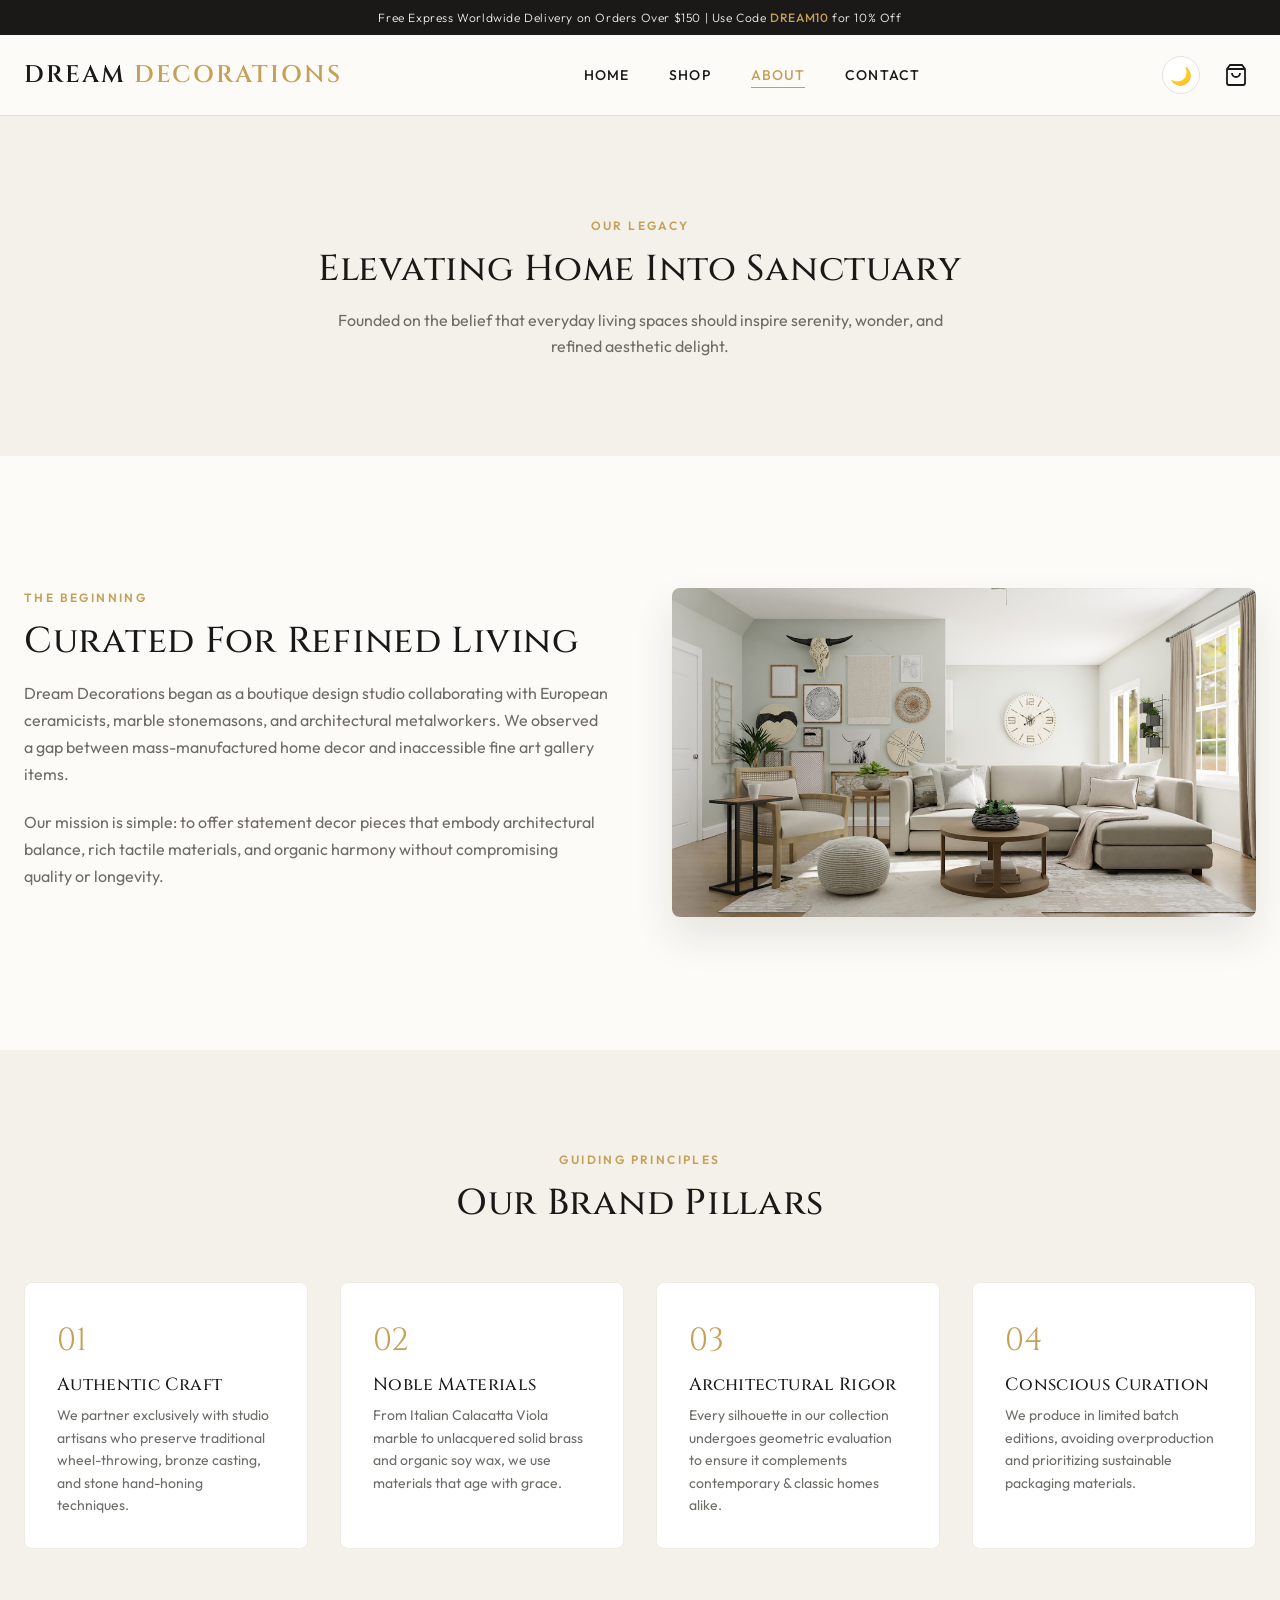
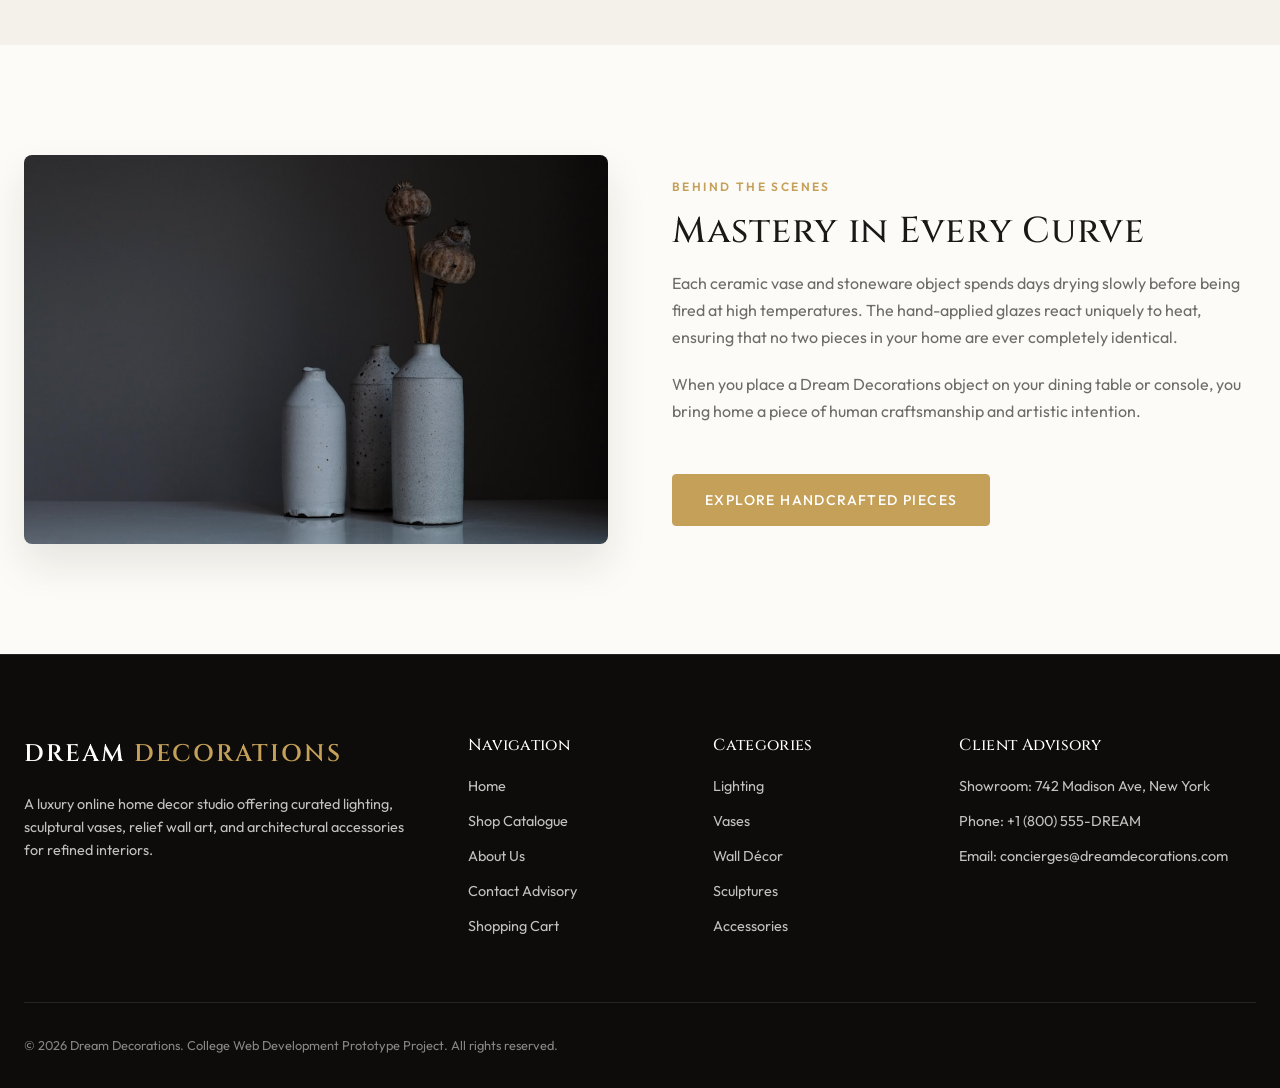
==== about.html @ 6056f44d "Add Dream Decorations website" ====
<!DOCTYPE html>
<html lang="en">
<head>
    <meta charset="UTF-8">
    <meta name="viewport" content="width=device-width, initial-scale=1.0">
    <title>About Us | Dream Decorations</title>
    <meta name="description" content="Learn about Dream Decorations' heritage, design philosophy, craftsmanship values, and passion for architectural interior design.">
    <link rel="stylesheet" href="css/style.css">
</head>
<body>

    <!-- Announcement Bar -->
    <div class="top-bar">
        Free Express Worldwide Delivery on Orders Over $150 | Use Code <strong>DREAM10</strong> for 10% Off
    </div>

    <!-- Header Navigation -->
    <header class="site-header">
        <div class="container">
            <nav class="navbar">
                <a href="index.html" class="brand-logo">
                    DREAM <span>DECORATIONS</span>
                </a>

                <ul class="nav-links">
                    <li><a href="index.html" class="nav-link">Home</a></li>
                    <li><a href="shop.html" class="nav-link">Shop</a></li>
                    <li><a href="about.html" class="nav-link active">About</a></li>
                    <li><a href="contact.html" class="nav-link">Contact</a></li>
                </ul>

                <div class="header-actions">
                    <button class="theme-toggle-btn" aria-label="Toggle Dark Mode" title="Toggle Dark Mode">🌙</button>
                    <a href="cart.html" class="cart-icon-btn" aria-label="Shopping Cart">
                        <svg viewBox="0 0 24 24">
                            <path d="M6 2L3 6v14a2 2 0 002 2h14a2 2 0 002-2V6l-3-4H6zM3 6h18M16 10a4 4 0 01-8 0"/>
                        </svg>
                        <span class="cart-badge">0</span>
                    </a>

                    <div class="mobile-nav-toggle" id="mobile-drawer-toggle" aria-label="Toggle Navigation Menu">
                        <span></span>
                        <span></span>
                        <span></span>
                    </div>
                </div>
            </nav>
        </div>
    </header>

    <!-- Mobile Drawer & Backdrop -->
    <div class="drawer-backdrop" id="drawer-backdrop"></div>
    <div class="mobile-nav-drawer" id="mobile-drawer">
        <div class="drawer-header">
            <a href="index.html" class="brand-logo" style="font-size: 1.2rem;">DREAM <span>DECOR</span></a>
            <button class="theme-toggle-btn" aria-label="Toggle Dark Mode" title="Toggle Dark Mode">🌙</button>
            <button class="drawer-close" id="mobile-drawer-close" aria-label="Close menu">✕</button>
        </div>
        <nav class="mobile-nav-links">
            <a href="index.html" class="mobile-nav-link">Home</a>
            <a href="shop.html" class="mobile-nav-link">Shop Collection</a>
            <a href="about.html" class="mobile-nav-link active">Our Story</a>
            <a href="contact.html" class="mobile-nav-link">Contact Us</a>
            <a href="cart.html" class="mobile-nav-link">Shopping Cart</a>
        </nav>
    </div>

    <!-- About Hero Section -->
    <section class="about-hero">
        <div class="container">
            <span class="section-tag">Our Legacy</span>
            <h1 class="section-title">Elevating Home Into Sanctuary</h1>
            <p class="section-desc">Founded on the belief that everyday living spaces should inspire serenity, wonder, and refined aesthetic delight.</p>
        </div>
    </section>

    <main>
        <!-- Story & Philosophy Section -->
        <section class="section">
            <div class="container">
                <div class="editorial-grid">
                    <div class="editorial-content">
                        <span class="section-tag">The Beginning</span>
                        <h2 class="section-title">Curated For Refined Living</h2>
                        <p class="details-description" style="margin-bottom: 1.25rem;">
                            Dream Decorations began as a boutique design studio collaborating with European ceramicists, marble stonemasons, and architectural metalworkers. We observed a gap between mass-manufactured home decor and inaccessible fine art gallery items.
                        </p>
                        <p class="details-description">
                            Our mission is simple: to offer statement decor pieces that embody architectural balance, rich tactile materials, and organic harmony without compromising quality or longevity.
                        </p>
                    </div>
                    <div class="editorial-image-wrap">
                        <img src="assets/images/about-story.jpg" alt="Interior design moodboard and materials" loading="lazy">
                    </div>
                </div>
            </div>
        </section>

        <!-- Values Grid -->
        <section class="section" style="background-color: var(--color-bg-secondary);">
            <div class="container">
                <div class="section-header">
                    <span class="section-tag">Guiding Principles</span>
                    <h2 class="section-title">Our Brand Pillars</h2>
                </div>

                <div class="values-grid">
                    <div class="value-card">
                        <div class="value-number">01</div>
                        <h3 class="benefit-title">Authentic Craft</h3>
                        <p class="benefit-text">We partner exclusively with studio artisans who preserve traditional wheel-throwing, bronze casting, and stone hand-honing techniques.</p>
                    </div>

                    <div class="value-card">
                        <div class="value-number">02</div>
                        <h3 class="benefit-title">Noble Materials</h3>
                        <p class="benefit-text">From Italian Calacatta Viola marble to unlacquered solid brass and organic soy wax, we use materials that age with grace.</p>
                    </div>

                    <div class="value-card">
                        <div class="value-number">03</div>
                        <h3 class="benefit-title">Architectural Rigor</h3>
                        <p class="benefit-text">Every silhouette in our collection undergoes geometric evaluation to ensure it complements contemporary & classic homes alike.</p>
                    </div>

                    <div class="value-card">
                        <div class="value-number">04</div>
                        <h3 class="benefit-title">Conscious Curation</h3>
                        <p class="benefit-text">We produce in limited batch editions, avoiding overproduction and prioritizing sustainable packaging materials.</p>
                    </div>
                </div>
            </div>
        </section>

        <!-- Behind the Scenes Craft Section -->
        <section class="section">
            <div class="container">
                <div class="editorial-grid" style="grid-template-columns: 1fr 1fr;">
                    <div class="editorial-image-wrap">
                        <img src="assets/images/about-craft.jpg" alt="Master craftsman shaping a ceramic vase on a potter wheel" loading="lazy">
                    </div>
                    <div class="editorial-content">
                        <span class="section-tag">Behind The Scenes</span>
                        <h2 class="section-title">Mastery in Every Curve</h2>
                        <p class="details-description" style="margin-bottom: 1.25rem;">
                            Each ceramic vase and stoneware object spends days drying slowly before being fired at high temperatures. The hand-applied glazes react uniquely to heat, ensuring that no two pieces in your home are ever completely identical.
                        </p>
                        <p class="details-description">
                            When you place a Dream Decorations object on your dining table or console, you bring home a piece of human craftsmanship and artistic intention.
                        </p>
                        <a href="shop.html" class="btn btn-gold" style="margin-top: 1rem;">Explore Handcrafted Pieces</a>
                    </div>
                </div>
            </div>
        </section>
    </main>

    <!-- Footer -->
    <footer class="site-footer">
        <div class="container">
            <div class="footer-grid">
                <div class="footer-brand">
                    <a href="index.html" class="brand-logo">DREAM <span>DECORATIONS</span></a>
                    <p>A luxury online home decor studio offering curated lighting, sculptural vases, relief wall art, and architectural accessories for refined interiors.</p>
                </div>

                <div>
                    <h4 class="footer-title">Navigation</h4>
                    <ul class="footer-links">
                        <li><a href="index.html">Home</a></li>
                        <li><a href="shop.html">Shop Catalogue</a></li>
                        <li><a href="about.html">About Us</a></li>
                        <li><a href="contact.html">Contact Advisory</a></li>
                        <li><a href="cart.html">Shopping Cart</a></li>
                    </ul>
                </div>

                <div>
                    <h4 class="footer-title">Categories</h4>
                    <ul class="footer-links">
                        <li><a href="shop.html?category=Lighting">Lighting</a></li>
                        <li><a href="shop.html?category=Vases">Vases</a></li>
                        <li><a href="shop.html?category=Wall%20D%C3%A9cor">Wall Décor</a></li>
                        <li><a href="shop.html?category=Sculptures">Sculptures</a></li>
                        <li><a href="shop.html?category=Accessories">Accessories</a></li>
                    </ul>
                </div>

                <div>
                    <h4 class="footer-title">Client Advisory</h4>
                    <ul class="footer-links">
                        <li><span>Showroom: 742 Madison Ave, New York</span></li>
                        <li><span>Phone: +1 (800) 555-DREAM</span></li>
                        <li><span>Email: concierges@dreamdecorations.com</span></li>
                    </ul>
                </div>
            </div>

            <div class="footer-bottom">
                <p>&copy; 2026 Dream Decorations. College Web Development Prototype Project. All rights reserved.</p>
            </div>
        </div>
    </footer>

    <!-- Scripts -->
    <script src="js/products.js"></script>
    <script src="js/cart.js"></script>
    <script src="js/main.js"></script>
</body>
</html>
---- css/style.css ----
/* ==========================================================================
   DREAM DECORATIONS - Luxury Home Décor Design System
   ========================================================================== */

/* Google Fonts Import */
@import url('https://fonts.googleapis.com/css2?family=Cinzel:wght@400;500;600;700&family=Outfit:wght@300;400;500;600;700&display=swap');

:root {
    /* Light Mode Color Palette (Default) */
    --color-bg-primary: #FDFBF7;
    --color-bg-secondary: #F4F1EA;
    --color-bg-card: #FFFFFF;
    --color-text-primary: #1A1918;
    --color-text-muted: #6E6C68;
    --color-text-light: #9E9C98;
    --color-accent-gold: #C5A059;
    --color-accent-gold-hover: #A37F38;
    --color-accent-dark: #2C2A29;
    --color-border: #E5E2DC;
    --color-border-light: #F0EDE6;
    --color-success: #3B7A57;
    --color-error: #B23B3B;

    /* Typography */
    --font-heading: 'Cinzel', serif;
    --font-body: 'Outfit', -apple-system, BlinkMacSystemFont, sans-serif;

    /* Shadows & Effects */
    --shadow-sm: 0 4px 12px rgba(26, 25, 24, 0.03);
    --shadow-md: 0 10px 30px rgba(26, 25, 24, 0.06);
    --shadow-lg: 0 20px 40px rgba(26, 25, 24, 0.1);
    --transition-smooth: all 0.3s cubic-bezier(0.16, 1, 0.3, 1);
    --radius-sm: 4px;
    --radius-md: 8px;
    --radius-lg: 16px;
    --radius-pill: 9999px;
}

/* Dark Mode Theme Variables Overrides */
[data-theme="dark"] {
    --color-bg-primary: #121110;
    --color-bg-secondary: #1A1917;
    --color-bg-card: #22201E;
    --color-text-primary: #F7F4EE;
    --color-text-muted: #B0ACAB;
    --color-text-light: #7E7B77;
    --color-border: #363330;
    --color-border-light: #2A2825;
    --color-accent-dark: #121110;
    --shadow-sm: 0 4px 12px rgba(0, 0, 0, 0.25);
    --shadow-md: 0 10px 30px rgba(0, 0, 0, 0.45);
    --shadow-lg: 0 20px 40px rgba(0, 0, 0, 0.65);
}

/* Dark Mode Tweaks */
[data-theme="dark"] .site-header {
    background-color: rgba(18, 17, 16, 0.95);
}

[data-theme="dark"] .top-bar {
    background-color: #090908;
    border-bottom: 1px solid #22201E;
}

[data-theme="dark"] .pill-btn:not(.active) {
    background-color: #22201E;
    color: #F7F4EE;
    border-color: #363330;
}

[data-theme="dark"] .form-control,
[data-theme="dark"] .search-input,
[data-theme="dark"] .sort-select {
    background-color: #1A1917;
    color: #F7F4EE;
    border-color: #363330;
}

[data-theme="dark"] .form-control:focus,
[data-theme="dark"] .search-input:focus,
[data-theme="dark"] .sort-select:focus {
    background-color: #22201E;
}

/* ==========================================================================
   Global Resets & Base Styles
   ========================================================================== */

*, *::before, *::after {
    box-sizing: border-box;
    margin: 0;
    padding: 0;
}

html {
    scroll-behavior: smooth;
    font-size: 16px;
}

body {
    background-color: var(--color-bg-primary);
    color: var(--color-text-primary);
    font-family: var(--font-body);
    font-weight: 400;
    line-height: 1.6;
    -webkit-font-smoothing: antialiased;
    overflow-x: hidden;
    transition: background-color 0.4s ease, color 0.4s ease;
}

a {
    color: inherit;
    text-decoration: none;
    transition: var(--transition-smooth);
}

img {
    max-width: 100%;
    height: auto;
    display: block;
}

button, input, select, textarea {
    font-family: inherit;
    font-size: inherit;
    color: inherit;
}

button {
    cursor: pointer;
    border: none;
    background: none;
}

ul {
    list-style: none;
}

/* Typography Helpers */
h1, h2, h3, h4, h5, h6 {
    font-family: var(--font-heading);
    font-weight: 500;
    line-height: 1.25;
    letter-spacing: 0.02em;
    color: var(--color-text-primary);
}

.text-gold {
    color: var(--color-accent-gold);
}

.text-muted {
    color: var(--color-text-muted);
}

.section-tag {
    display: inline-block;
    font-family: var(--font-body);
    font-size: 0.75rem;
    font-weight: 600;
    text-transform: uppercase;
    letter-spacing: 0.2em;
    color: var(--color-accent-gold);
    margin-bottom: 0.75rem;
}

.section-title {
    font-size: 2.25rem;
    margin-bottom: 1rem;
}

@media (max-width: 768px) {
    .section-title {
        font-size: 1.75rem;
    }
}

.section-desc {
    max-width: 640px;
    margin-left: auto;
    margin-right: auto;
    color: var(--color-text-muted);
    font-size: 1rem;
}

.container {
    width: 100%;
    max-width: 1280px;
    margin: 0 auto;
    padding: 0 1.5rem;
}

/* Buttons */
.btn {
    display: inline-flex;
    align-items: center;
    justify-content: center;
    gap: 0.5rem;
    padding: 0.875rem 2rem;
    font-size: 0.875rem;
    font-weight: 500;
    letter-spacing: 0.1em;
    text-transform: uppercase;
    border-radius: var(--radius-sm);
    transition: var(--transition-smooth);
    white-space: nowrap;
}

.btn-primary {
    background-color: var(--color-text-primary);
    color: var(--color-bg-primary);
    border: 1px solid var(--color-text-primary);
}

.btn-primary:hover {
    background-color: var(--color-accent-gold);
    border-color: var(--color-accent-gold);
    color: #FFFFFF;
}

.btn-secondary {
    background-color: transparent;
    color: var(--color-text-primary);
    border: 1px solid var(--color-text-primary);
}

.btn-secondary:hover {
    background-color: var(--color-text-primary);
    color: var(--color-bg-primary);
}

.btn-gold {
    background-color: var(--color-accent-gold);
    color: #FFFFFF;
    border: 1px solid var(--color-accent-gold);
}

.btn-gold:hover {
    background-color: var(--color-accent-gold-hover);
    border-color: var(--color-accent-gold-hover);
}

.btn-sm {
    padding: 0.5rem 1.25rem;
    font-size: 0.75rem;
}

.btn-block {
    width: 100%;
}

/* Theme Toggle Button */
.theme-toggle-btn {
    display: inline-flex;
    align-items: center;
    justify-content: center;
    width: 38px;
    height: 38px;
    border-radius: 50%;
    border: 1px solid var(--color-border);
    background-color: var(--color-bg-card);
    color: var(--color-text-primary);
    cursor: pointer;
    font-size: 1.1rem;
    transition: var(--transition-smooth);
}

.theme-toggle-btn:hover {
    border-color: var(--color-accent-gold);
    color: var(--color-accent-gold);
    transform: rotate(15deg);
}

/* ==========================================================================
   Header & Navigation
   ========================================================================== */

.top-bar {
    background-color: var(--color-text-primary);
    color: var(--color-bg-secondary);
    font-size: 0.75rem;
    letter-spacing: 0.05em;
    padding: 0.5rem 1rem;
    text-align: center;
    font-weight: 300;
}

.top-bar strong {
    color: var(--color-accent-gold);
    font-weight: 500;
}

.site-header {
    position: sticky;
    top: 0;
    z-index: 100;
    background-color: rgba(253, 251, 247, 0.95);
    backdrop-filter: blur(12px);
    border-bottom: 1px solid var(--color-border);
    transition: var(--transition-smooth);
}

.navbar {
    display: flex;
    align-items: center;
    justify-content: space-between;
    height: 80px;
}

.brand-logo {
    font-family: var(--font-heading);
    font-size: 1.5rem;
    font-weight: 600;
    letter-spacing: 0.08em;
    color: var(--color-text-primary);
    display: flex;
    align-items: center;
    gap: 0.5rem;
}

.brand-logo span {
    color: var(--color-accent-gold);
}

.nav-links {
    display: flex;
    align-items: center;
    gap: 2.5rem;
}

.nav-link {
    font-size: 0.875rem;
    font-weight: 500;
    letter-spacing: 0.08em;
    text-transform: uppercase;
    color: var(--color-text-primary);
    position: relative;
    padding: 0.25rem 0;
}

.nav-link::after {
    content: '';
    position: absolute;
    bottom: 0;
    left: 0;
    width: 0%;
    height: 1px;
    background-color: var(--color-accent-gold);
    transition: var(--transition-smooth);
}

.nav-link:hover::after,
.nav-link.active::after {
    width: 100%;
}

.nav-link.active {
    color: var(--color-accent-gold);
}

.header-actions {
    display: flex;
    align-items: center;
    gap: 1rem;
}

.cart-icon-btn {
    position: relative;
    padding: 0.5rem;
    display: flex;
    align-items: center;
    justify-content: center;
    color: var(--color-text-primary);
    transition: var(--transition-smooth);
}

.cart-icon-btn:hover {
    color: var(--color-accent-gold);
}

.cart-icon-btn svg {
    width: 24px;
    height: 24px;
    fill: none;
    stroke: currentColor;
    stroke-width: 1.8;
}

.cart-badge {
    position: absolute;
    top: 2px;
    right: 0px;
    background-color: var(--color-accent-gold);
    color: #FFFFFF;
    font-size: 0.65rem;
    font-weight: 700;
    width: 18px;
    height: 18px;
    border-radius: 50%;
    display: flex;
    align-items: center;
    justify-content: center;
    transition: var(--transition-smooth);
}

.cart-badge:not(.has-items) {
    display: none;
}

.mobile-nav-toggle {
    display: none;
    flex-direction: column;
    gap: 5px;
    width: 28px;
    cursor: pointer;
}

.mobile-nav-toggle span {
    display: block;
    height: 2px;
    width: 100%;
    background-color: var(--color-text-primary);
    transition: var(--transition-smooth);
}

/* Mobile Drawer */
.mobile-nav-drawer {
    position: fixed;
    top: 0;
    right: -100%;
    width: 300px;
    height: 100vh;
    background-color: var(--color-bg-primary);
    z-index: 200;
    padding: 2.5rem 2rem;
    box-shadow: var(--shadow-lg);
    transition: var(--transition-smooth);
    display: flex;
    flex-direction: column;
}

.mobile-nav-drawer.open {
    right: 0;
}

.drawer-header {
    display: flex;
    align-items: center;
    justify-content: space-between;
    margin-bottom: 2.5rem;
}

.drawer-close {
    font-size: 1.5rem;
    color: var(--color-text-primary);
}

.mobile-nav-links {
    display: flex;
    flex-direction: column;
    gap: 1.5rem;
}

.mobile-nav-link {
    font-family: var(--font-heading);
    font-size: 1.25rem;
    color: var(--color-text-primary);
}

.mobile-nav-link.active {
    color: var(--color-accent-gold);
}

.drawer-backdrop {
    position: fixed;
    top: 0;
    left: 0;
    width: 100vw;
    height: 100vh;
    background-color: rgba(0, 0, 0, 0.4);
    backdrop-filter: blur(4px);
    z-index: 150;
    opacity: 0;
    visibility: hidden;
    transition: var(--transition-smooth);
}

.drawer-backdrop.active {
    opacity: 1;
    visibility: visible;
}

@media (max-width: 992px) {
    .nav-links {
        display: none;
    }
    .mobile-nav-toggle {
        display: flex;
    }
}

/* ==========================================================================
   Hero Section
   ========================================================================== */

.hero {
    position: relative;
    min-height: 80vh;
    display: flex;
    align-items: center;
    background-color: var(--color-bg-secondary);
    overflow: hidden;
}

.hero-bg {
    position: absolute;
    top: 0;
    left: 0;
    width: 100%;
    height: 100%;
    object-fit: cover;
    object-position: center;
    filter: brightness(0.85);
}

.hero-overlay {
    position: absolute;
    top: 0;
    left: 0;
    width: 100%;
    height: 100%;
    background: linear-gradient(90deg, rgba(26,25,24,0.7) 0%, rgba(26,25,24,0.3) 60%, rgba(26,25,24,0.1) 100%);
}

.hero-content {
    position: relative;
    z-index: 2;
    max-width: 650px;
    color: #FFFFFF;
    padding: 4rem 0;
}

.hero-subtitle {
    color: var(--color-accent-gold);
    font-size: 0.875rem;
    font-weight: 600;
    text-transform: uppercase;
    letter-spacing: 0.25em;
    margin-bottom: 1rem;
}

.hero-title {
    color: #FFFFFF;
    font-size: 3.5rem;
    font-weight: 500;
    line-height: 1.15;
    margin-bottom: 1.5rem;
}

.hero-text {
    font-size: 1.125rem;
    color: rgba(255, 255, 255, 0.85);
    margin-bottom: 2.5rem;
    font-weight: 300;
}

.hero-actions {
    display: flex;
    gap: 1rem;
    flex-wrap: wrap;
}

.hero-actions .btn-secondary {
    color: #FFFFFF;
    border-color: #FFFFFF;
}

.hero-actions .btn-secondary:hover {
    background-color: #FFFFFF;
    color: var(--color-text-primary);
}

@media (max-width: 768px) {
    .hero {
        min-height: 70vh;
    }
    .hero-title {
        font-size: 2.25rem;
    }
    .hero-text {
        font-size: 1rem;
    }
}

/* ==========================================================================
   Featured Categories Section
   ========================================================================== */

.section {
    padding: 6rem 0;
}

.section-header {
    text-align: center;
    margin-bottom: 3.5rem;
}

.category-grid {
    display: grid;
    grid-template-columns: repeat(auto-fit, minmax(200px, 1fr));
    gap: 1.5rem;
}

.category-card {
    position: relative;
    aspect-ratio: 4/5;
    border-radius: var(--radius-md);
    overflow: hidden;
    display: block;
    box-shadow: var(--shadow-sm);
    transition: var(--transition-smooth);
}

.category-card:hover {
    transform: translateY(-6px);
    box-shadow: var(--shadow-lg);
}

.category-card img {
    width: 100%;
    height: 100%;
    object-fit: cover;
    transition: transform 0.6s cubic-bezier(0.16, 1, 0.3, 1);
}

.category-card:hover img {
    transform: scale(1.06);
}

.category-overlay {
    position: absolute;
    bottom: 0;
    left: 0;
    right: 0;
    padding: 2rem 1.5rem 1.5rem;
    background: linear-gradient(to top, rgba(26,25,24,0.85) 0%, rgba(26,25,24,0) 100%);
    color: #FFFFFF;
    display: flex;
    flex-direction: column;
    justify-content: flex-end;
}

.category-name {
    font-family: var(--font-heading);
    font-size: 1.25rem;
    color: #FFFFFF;
    margin-bottom: 0.25rem;
}

.category-count {
    font-size: 0.75rem;
    color: rgba(255, 255, 255, 0.75);
    text-transform: uppercase;
    letter-spacing: 0.1em;
}

/* ==========================================================================
   Product Cards & Grid
   ========================================================================== */

.product-grid {
    display: grid;
    grid-template-columns: repeat(4, 1fr);
    gap: 2rem;
}

@media (max-width: 1024px) {
    .product-grid {
        grid-template-columns: repeat(3, 1fr);
    }
}

@media (max-width: 768px) {
    .product-grid {
        grid-template-columns: repeat(2, 1fr);
        gap: 1.25rem;
    }
}

@media (max-width: 480px) {
    .product-grid {
        grid-template-columns: 1fr;
    }
}

.product-card {
    background-color: var(--color-bg-card);
    border-radius: var(--radius-md);
    border: 1px solid var(--color-border-light);
    overflow: hidden;
    display: flex;
    flex-direction: column;
    transition: var(--transition-smooth);
    position: relative;
}

.product-card:hover {
    box-shadow: var(--shadow-md);
    border-color: var(--color-border);
    transform: translateY(-4px);
}

.product-badge {
    position: absolute;
    top: 12px;
    left: 12px;
    z-index: 10;
    background-color: var(--color-accent-gold);
    color: #FFFFFF;
    font-size: 0.65rem;
    font-weight: 600;
    text-transform: uppercase;
    letter-spacing: 0.1em;
    padding: 0.35rem 0.75rem;
    border-radius: var(--radius-pill);
}

.product-badge.badge-sale {
    background-color: var(--color-text-primary);
}

.product-image-wrap {
    position: relative;
    aspect-ratio: 1;
    overflow: hidden;
    background-color: var(--color-bg-secondary);
}

.product-image-wrap img {
    width: 100%;
    height: 100%;
    object-fit: cover;
    transition: transform 0.5s cubic-bezier(0.16, 1, 0.3, 1);
}

.product-card:hover .product-image-wrap img {
    transform: scale(1.05);
}

.product-actions-overlay {
    position: absolute;
    bottom: 12px;
    left: 12px;
    right: 12px;
    display: flex;
    gap: 0.5rem;
    opacity: 0;
    transform: translateY(10px);
    transition: var(--transition-smooth);
}

.product-card:hover .product-actions-overlay {
    opacity: 1;
    transform: translateY(0);
}

.product-actions-overlay .btn {
    flex: 1;
    box-shadow: var(--shadow-md);
}

.product-info {
    padding: 1.25rem;
    display: flex;
    flex-direction: column;
    flex-grow: 1;
}

.product-category {
    font-size: 0.75rem;
    text-transform: uppercase;
    letter-spacing: 0.1em;
    color: var(--color-accent-gold);
    margin-bottom: 0.25rem;
    font-weight: 500;
}

.product-name {
    font-family: var(--font-heading);
    font-size: 1.1rem;
    color: var(--color-text-primary);
    margin-bottom: 0.5rem;
    line-height: 1.3;
    transition: var(--transition-smooth);
}

.product-name a:hover {
    color: var(--color-accent-gold);
}

.product-rating {
    display: flex;
    align-items: center;
    gap: 0.35rem;
    font-size: 0.8rem;
    color: var(--color-text-muted);
    margin-bottom: 0.75rem;
}

.stars {
    color: var(--color-accent-gold);
    letter-spacing: -2px;
}

.product-price-wrap {
    margin-top: auto;
    display: flex;
    align-items: center;
    justify-content: space-between;
    padding-top: 0.5rem;
}

.product-price {
    font-size: 1.125rem;
    font-weight: 600;
    color: var(--color-text-primary);
}

.original-price {
    font-size: 0.875rem;
    color: var(--color-text-light);
    text-decoration: line-through;
    margin-left: 0.5rem;
    font-weight: 400;
}

/* ==========================================================================
   Brand & Editorial Story Section
   ========================================================================== */

.editorial-section {
    background-color: var(--color-bg-secondary);
    overflow: hidden;
}

.editorial-grid {
    display: grid;
    grid-template-columns: 1fr 1fr;
    gap: 4rem;
    align-items: center;
}

@media (max-width: 992px) {
    .editorial-grid {
        grid-template-columns: 1fr;
        gap: 2.5rem;
    }
}

.editorial-image-wrap {
    position: relative;
    border-radius: var(--radius-md);
    overflow: hidden;
    box-shadow: var(--shadow-lg);
}

.editorial-image-wrap img {
    width: 100%;
    height: 100%;
    object-fit: cover;
}

.editorial-content {
    padding: 2rem 0;
}

.editorial-quote {
    font-family: var(--font-heading);
    font-size: 1.5rem;
    font-style: italic;
    color: var(--color-text-primary);
    border-left: 3px solid var(--color-accent-gold);
    padding-left: 1.5rem;
    margin: 1.5rem 0;
}

/* ==========================================================================
   Service Benefits Section
   ========================================================================== */

.benefits-grid {
    display: grid;
    grid-template-columns: repeat(4, 1fr);
    gap: 2rem;
}

@media (max-width: 992px) {
    .benefits-grid {
        grid-template-columns: repeat(2, 1fr);
    }
}

@media (max-width: 480px) {
    .benefits-grid {
        grid-template-columns: 1fr;
    }
}

.benefit-card {
    background-color: var(--color-bg-card);
    padding: 2.5rem 1.5rem;
    text-align: center;
    border-radius: var(--radius-md);
    border: 1px solid var(--color-border-light);
    transition: var(--transition-smooth);
}

.benefit-card:hover {
    box-shadow: var(--shadow-md);
    border-color: var(--color-accent-gold);
    transform: translateY(-4px);
}

.benefit-icon {
    width: 48px;
    height: 48px;
    margin: 0 auto 1.25rem;
    color: var(--color-accent-gold);
    display: flex;
    align-items: center;
    justify-content: center;
}

.benefit-title {
    font-size: 1.1rem;
    margin-bottom: 0.5rem;
}

.benefit-text {
    font-size: 0.875rem;
    color: var(--color-text-muted);
}

/* ==========================================================================
   Newsletter Section
   ========================================================================== */

.newsletter-section {
    background-color: var(--color-accent-dark);
    color: #FFFFFF;
    text-align: center;
    padding: 5rem 1.5rem;
}

.newsletter-box {
    max-width: 600px;
    margin: 0 auto;
}

.newsletter-section h2 {
    color: #FFFFFF;
    margin-bottom: 0.75rem;
}

.newsletter-section p {
    color: rgba(255, 255, 255, 0.75);
    margin-bottom: 2rem;
}

.newsletter-form {
    display: flex;
    gap: 0.5rem;
    max-width: 480px;
    margin: 0 auto;
}

@media (max-width: 480px) {
    .newsletter-form {
        flex-direction: column;
    }
}

.newsletter-input {
    flex: 1;
    padding: 0.875rem 1.25rem;
    border-radius: var(--radius-sm);
    border: 1px solid rgba(255, 255, 255, 0.2);
    background-color: rgba(255, 255, 255, 0.08);
    color: #FFFFFF;
    outline: none;
    transition: var(--transition-smooth);
}

.newsletter-input:focus {
    border-color: var(--color-accent-gold);
    background-color: rgba(255, 255, 255, 0.15);
}

.newsletter-input::placeholder {
    color: rgba(255, 255, 255, 0.5);
}

/* ==========================================================================
   Shop Page Styles
   ========================================================================== */

.page-header {
    background-color: var(--color-bg-secondary);
    padding: 4rem 0;
    text-align: center;
    border-bottom: 1px solid var(--color-border);
}

.shop-controls-bar {
    display: flex;
    align-items: center;
    justify-content: space-between;
    gap: 1.5rem;
    margin-bottom: 2.5rem;
    flex-wrap: wrap;
}

.category-pills {
    display: flex;
    align-items: center;
    gap: 0.5rem;
    flex-wrap: wrap;
}

.pill-btn {
    padding: 0.5rem 1.25rem;
    font-size: 0.85rem;
    font-weight: 500;
    border-radius: var(--radius-pill);
    border: 1px solid var(--color-border);
    background-color: var(--color-bg-card);
    color: var(--color-text-primary);
    transition: var(--transition-smooth);
}

.pill-btn:hover,
.pill-btn.active {
    background-color: var(--color-text-primary);
    color: var(--color-bg-primary);
    border-color: var(--color-text-primary);
}

.shop-filters-right {
    display: flex;
    align-items: center;
    gap: 1rem;
    flex-wrap: wrap;
}

.search-box {
    position: relative;
    width: 240px;
}

.search-input {
    width: 100%;
    padding: 0.5rem 1rem 0.5rem 2.25rem;
    border-radius: var(--radius-pill);
    border: 1px solid var(--color-border);
    font-size: 0.85rem;
    background-color: var(--color-bg-card);
    outline: none;
}

.search-icon {
    position: absolute;
    left: 10px;
    top: 50%;
    transform: translateY(-50%);
    color: var(--color-text-muted);
    font-size: 0.85rem;
}

.sort-select {
    padding: 0.5rem 1.5rem 0.5rem 1rem;
    border-radius: var(--radius-pill);
    border: 1px solid var(--color-border);
    font-size: 0.85rem;
    background-color: var(--color-bg-card);
    outline: none;
    cursor: pointer;
}

.empty-state {
    text-align: center;
    padding: 5rem 1.5rem;
    grid-column: 1 / -1;
}

.empty-state-icon {
    font-size: 3rem;
    color: var(--color-text-light);
    margin-bottom: 1rem;
}

/* ==========================================================================
   Product Details Page
   ========================================================================== */

.breadcrumb {
    display: flex;
    align-items: center;
    gap: 0.5rem;
    font-size: 0.85rem;
    color: var(--color-text-muted);
    margin-bottom: 2.5rem;
}

.breadcrumb a:hover {
    color: var(--color-accent-gold);
}

.product-details-grid {
    display: grid;
    grid-template-columns: 1fr 1fr;
    gap: 4rem;
    margin-bottom: 5rem;
}

@media (max-width: 992px) {
    .product-details-grid {
        grid-template-columns: 1fr;
        gap: 2.5rem;
    }
}

.product-gallery {
    display: flex;
    flex-direction: column;
    gap: 1rem;
}

.main-image-frame {
    aspect-ratio: 1;
    border-radius: var(--radius-md);
    overflow: hidden;
    background-color: var(--color-bg-secondary);
    box-shadow: var(--shadow-sm);
    border: 1px solid var(--color-border-light);
}

.main-image-frame img {
    width: 100%;
    height: 100%;
    object-fit: cover;
}

.product-details-info {
    display: flex;
    flex-direction: column;
}

.details-category {
    font-size: 0.85rem;
    text-transform: uppercase;
    letter-spacing: 0.15em;
    color: var(--color-accent-gold);
    font-weight: 600;
    margin-bottom: 0.5rem;
}

.details-title {
    font-size: 2.5rem;
    margin-bottom: 0.75rem;
}

.details-rating {
    display: flex;
    align-items: center;
    gap: 0.5rem;
    margin-bottom: 1.5rem;
    font-size: 0.9rem;
}

.details-price-row {
    display: flex;
    align-items: baseline;
    gap: 1rem;
    margin-bottom: 2rem;
    padding-bottom: 1.5rem;
    border-bottom: 1px solid var(--color-border);
}

.details-price {
    font-size: 2rem;
    font-weight: 600;
    color: var(--color-text-primary);
}

.details-description {
    font-size: 1rem;
    color: var(--color-text-muted);
    margin-bottom: 2rem;
    line-height: 1.7;
}

.specs-box {
    background-color: var(--color-bg-secondary);
    padding: 1.25rem 1.5rem;
    border-radius: var(--radius-md);
    margin-bottom: 2rem;
}

.specs-item {
    display: flex;
    justify-content: space-between;
    font-size: 0.875rem;
    padding: 0.35rem 0;
}

.specs-item:not(:last-child) {
    border-bottom: 1px dashed var(--color-border);
}

.specs-label {
    color: var(--color-text-muted);
}

.specs-value {
    font-weight: 500;
}

.quantity-add-row {
    display: flex;
    gap: 1rem;
    margin-bottom: 2rem;
}

.qty-control {
    display: inline-flex;
    align-items: center;
    border: 1px solid var(--color-border);
    border-radius: var(--radius-sm);
    background-color: var(--color-bg-card);
}

.qty-btn {
    width: 40px;
    height: 48px;
    display: flex;
    align-items: center;
    justify-content: center;
    font-size: 1.2rem;
    color: var(--color-text-primary);
    transition: var(--transition-smooth);
}

.qty-btn:hover {
    background-color: var(--color-bg-secondary);
}

.qty-input {
    width: 50px;
    height: 48px;
    text-align: center;
    border: none;
    background: transparent;
    font-weight: 600;
    outline: none;
}

/* Feature bullets */
.details-features {
    margin-bottom: 2rem;
}

.details-features li {
    font-size: 0.9rem;
    color: var(--color-text-muted);
    margin-bottom: 0.5rem;
    position: relative;
    padding-left: 1.25rem;
}

.details-features li::before {
    content: '✦';
    position: absolute;
    left: 0;
    color: var(--color-accent-gold);
    font-size: 0.75rem;
}

/* ==========================================================================
   Shopping Cart Page
   ========================================================================== */

.cart-layout {
    display: grid;
    grid-template-columns: 2fr 1fr;
    gap: 3rem;
}

@media (max-width: 992px) {
    .cart-layout {
        grid-template-columns: 1fr;
    }
}

.cart-table-wrap {
    background-color: var(--color-bg-card);
    border-radius: var(--radius-md);
    border: 1px solid var(--color-border);
    overflow: hidden;
}

.cart-table {
    width: 100%;
    border-collapse: collapse;
}

.cart-table th {
    background-color: var(--color-bg-secondary);
    text-align: left;
    padding: 1rem 1.5rem;
    font-family: var(--font-heading);
    font-size: 0.85rem;
    font-weight: 600;
    letter-spacing: 0.05em;
    color: var(--color-text-muted);
}

.cart-table td {
    padding: 1.5rem;
    border-bottom: 1px solid var(--color-border-light);
    vertical-align: middle;
}

.cart-product-cell {
    display: flex;
    align-items: center;
    gap: 1.25rem;
}

.cart-thumb {
    width: 70px;
    height: 70px;
    border-radius: var(--radius-sm);
    object-fit: cover;
    background-color: var(--color-bg-secondary);
}

.cart-product-title {
    font-family: var(--font-heading);
    font-size: 1rem;
    color: var(--color-text-primary);
}

.cart-product-category {
    font-size: 0.75rem;
    color: var(--color-text-muted);
}

.remove-btn {
    color: var(--color-text-light);
    font-size: 1.2rem;
    padding: 0.25rem;
    transition: var(--transition-smooth);
}

.remove-btn:hover {
    color: var(--color-error);
}

/* Order Summary Box */
.summary-card {
    background-color: var(--color-bg-card);
    border-radius: var(--radius-md);
    border: 1px solid var(--color-border);
    padding: 2rem;
    position: sticky;
    top: 100px;
}

.summary-title {
    font-size: 1.25rem;
    margin-bottom: 1.5rem;
    padding-bottom: 1rem;
    border-bottom: 1px solid var(--color-border);
}

.summary-row {
    display: flex;
    justify-content: space-between;
    font-size: 0.95rem;
    margin-bottom: 1rem;
}

.summary-total-row {
    font-size: 1.25rem;
    font-weight: 600;
    padding-top: 1rem;
    margin-top: 1rem;
    border-top: 1px solid var(--color-border);
}

.shipping-progress-bar {
    background-color: var(--color-bg-secondary);
    border-radius: var(--radius-pill);
    height: 6px;
    overflow: hidden;
    margin: 0.5rem 0 1.5rem;
}

.shipping-progress-fill {
    height: 100%;
    background-color: var(--color-accent-gold);
    transition: width 0.4s ease;
}

.promo-form {
    display: flex;
    gap: 0.5rem;
    margin: 1.5rem 0;
}

.promo-input {
    flex: 1;
    padding: 0.6rem 1rem;
    border-radius: var(--radius-sm);
    border: 1px solid var(--color-border);
    font-size: 0.85rem;
    outline: none;
}

/* ==========================================================================
   About Page Styles
   ========================================================================== */

.about-hero {
    position: relative;
    padding: 6rem 0;
    background-color: var(--color-bg-secondary);
    text-align: center;
}

.values-grid {
    display: grid;
    grid-template-columns: repeat(4, 1fr);
    gap: 2rem;
}

@media (max-width: 992px) {
    .values-grid {
        grid-template-columns: repeat(2, 1fr);
    }
}

.value-card {
    background-color: var(--color-bg-card);
    padding: 2rem;
    border-radius: var(--radius-md);
    border: 1px solid var(--color-border-light);
}

.value-number {
    font-family: var(--font-heading);
    font-size: 2rem;
    color: var(--color-accent-gold);
    margin-bottom: 0.5rem;
}

/* ==========================================================================
   Contact Page Styles
   ========================================================================== */

.contact-grid {
    display: grid;
    grid-template-columns: 1fr 2fr;
    gap: 4rem;
}

@media (max-width: 992px) {
    .contact-grid {
        grid-template-columns: 1fr;
        gap: 3rem;
    }
}

.contact-info-cards {
    display: flex;
    flex-direction: column;
    gap: 1.5rem;
}

.info-card {
    background-color: var(--color-bg-card);
    padding: 1.5rem;
    border-radius: var(--radius-md);
    border: 1px solid var(--color-border);
    display: flex;
    align-items: flex-start;
    gap: 1.25rem;
}

.info-icon {
    color: var(--color-accent-gold);
    font-size: 1.5rem;
}

.contact-form-card {
    background-color: var(--color-bg-card);
    padding: 3rem;
    border-radius: var(--radius-md);
    border: 1px solid var(--color-border);
}

.form-group {
    margin-bottom: 1.5rem;
}

.form-label {
    display: block;
    font-size: 0.85rem;
    font-weight: 500;
    margin-bottom: 0.5rem;
    color: var(--color-text-primary);
}

.form-control {
    width: 100%;
    padding: 0.875rem 1.25rem;
    border-radius: var(--radius-sm);
    border: 1px solid var(--color-border);
    background-color: var(--color-bg-primary);
    outline: none;
    transition: var(--transition-smooth);
}

.form-control:focus {
    border-color: var(--color-accent-gold);
    background-color: var(--color-bg-card);
}

.form-control.is-invalid {
    border-color: var(--color-error);
}

.invalid-feedback {
    font-size: 0.75rem;
    color: var(--color-error);
    margin-top: 0.35rem;
    display: none;
}

.form-control.is-invalid + .invalid-feedback {
    display: block;
}

/* FAQ Accordion */
.faq-accordion {
    max-width: 800px;
    margin: 0 auto;
    display: flex;
    flex-direction: column;
    gap: 1rem;
}

.faq-item {
    background-color: var(--color-bg-card);
    border: 1px solid var(--color-border);
    border-radius: var(--radius-md);
    overflow: hidden;
}

.faq-question {
    padding: 1.5rem;
    display: flex;
    align-items: center;
    justify-content: space-between;
    font-family: var(--font-heading);
    font-size: 1.1rem;
    cursor: pointer;
}

.faq-answer {
    padding: 0 1.5rem 1.5rem;
    color: var(--color-text-muted);
    font-size: 0.95rem;
    display: none;
}

.faq-item.open .faq-answer {
    display: block;
}

.faq-item.open .faq-question {
    color: var(--color-accent-gold);
}

/* ==========================================================================
   Footer
   ========================================================================== */

.site-footer {
    background-color: #0D0C0B;
    color: rgba(255, 255, 255, 0.75);
    padding: 5rem 0 2rem;
    font-size: 0.9rem;
    border-top: 1px solid rgba(255, 255, 255, 0.1);
}

.footer-grid {
    display: grid;
    grid-template-columns: 2fr 1fr 1fr 1.5fr;
    gap: 3rem;
    margin-bottom: 4rem;
}

@media (max-width: 992px) {
    .footer-grid {
        grid-template-columns: repeat(2, 1fr);
    }
}

@media (max-width: 480px) {
    .footer-grid {
        grid-template-columns: 1fr;
    }
}

.footer-brand .brand-logo {
    color: #FFFFFF;
    margin-bottom: 1.25rem;
}

.footer-title {
    color: #FFFFFF;
    font-size: 1rem;
    margin-bottom: 1.25rem;
}

.footer-links {
    display: flex;
    flex-direction: column;
    gap: 0.75rem;
}

.footer-links a:hover {
    color: var(--color-accent-gold);
}

.social-links {
    display: flex;
    gap: 1rem;
    margin-top: 1rem;
}

.social-link {
    width: 36px;
    height: 36px;
    border-radius: 50%;
    border: 1px solid rgba(255, 255, 255, 0.2);
    display: flex;
    align-items: center;
    justify-content: center;
    color: #FFFFFF;
    transition: var(--transition-smooth);
}

.social-link:hover {
    border-color: var(--color-accent-gold);
    color: var(--color-accent-gold);
}

.footer-bottom {
    border-top: 1px solid rgba(255, 255, 255, 0.1);
    padding-top: 2rem;
    display: flex;
    align-items: center;
    justify-content: space-between;
    font-size: 0.8rem;
    color: rgba(255, 255, 255, 0.5);
    flex-wrap: wrap;
    gap: 1rem;
}

/* ==========================================================================
   Toast Notification System
   ========================================================================== */

.toast-container {
    position: fixed;
    bottom: 2rem;
    right: 2rem;
    z-index: 1000;
    display: flex;
    flex-direction: column;
    gap: 0.75rem;
    pointer-events: none;
}

.toast {
    pointer-events: auto;
    min-width: 300px;
    max-width: 420px;
    background-color: var(--color-bg-card);
    color: var(--color-text-primary);
    padding: 1rem 1.25rem;
    border-radius: var(--radius-md);
    box-shadow: var(--shadow-lg);
    display: flex;
    align-items: center;
    gap: 0.875rem;
    font-size: 0.9rem;
    border-left: 4px solid var(--color-accent-gold);
    border-top: 1px solid var(--color-border);
    border-right: 1px solid var(--color-border);
    border-bottom: 1px solid var(--color-border);
    opacity: 0;
    transform: translateY(20px);
    transition: all 0.3s cubic-bezier(0.16, 1, 0.3, 1);
}

.toast.show {
    opacity: 1;
    transform: translateY(0);
}

.toast-icon {
    font-weight: 700;
    color: var(--color-accent-gold);
    font-size: 1.1rem;
}

/* Modal Popup (Checkout Demo) */
.modal-backdrop {
    position: fixed;
    top: 0;
    left: 0;
    width: 100vw;
    height: 100vh;
    background-color: rgba(0, 0, 0, 0.7);
    backdrop-filter: blur(4px);
    z-index: 1000;
    display: flex;
    align-items: center;
    justify-content: center;
    opacity: 0;
    visibility: hidden;
    transition: var(--transition-smooth);
    padding: 1.5rem;
}

.modal-backdrop.active {
    opacity: 1;
    visibility: visible;
}

.modal-box {
    background-color: var(--color-bg-card);
    border-radius: var(--radius-lg);
    max-width: 500px;
    width: 100%;
    padding: 2.5rem;
    text-align: center;
    box-shadow: var(--shadow-lg);
    transform: scale(0.95);
    transition: var(--transition-smooth);
    border: 1px solid var(--color-border);
}

.modal-backdrop.active .modal-box {
    transform: scale(1);
}

.modal-icon {
    width: 64px;
    height: 64px;
    background-color: var(--color-bg-secondary);
    color: var(--color-accent-gold);
    border-radius: 50%;
    display: flex;
    align-items: center;
    justify-content: center;
    font-size: 2rem;
    margin: 0 auto 1.5rem;
}
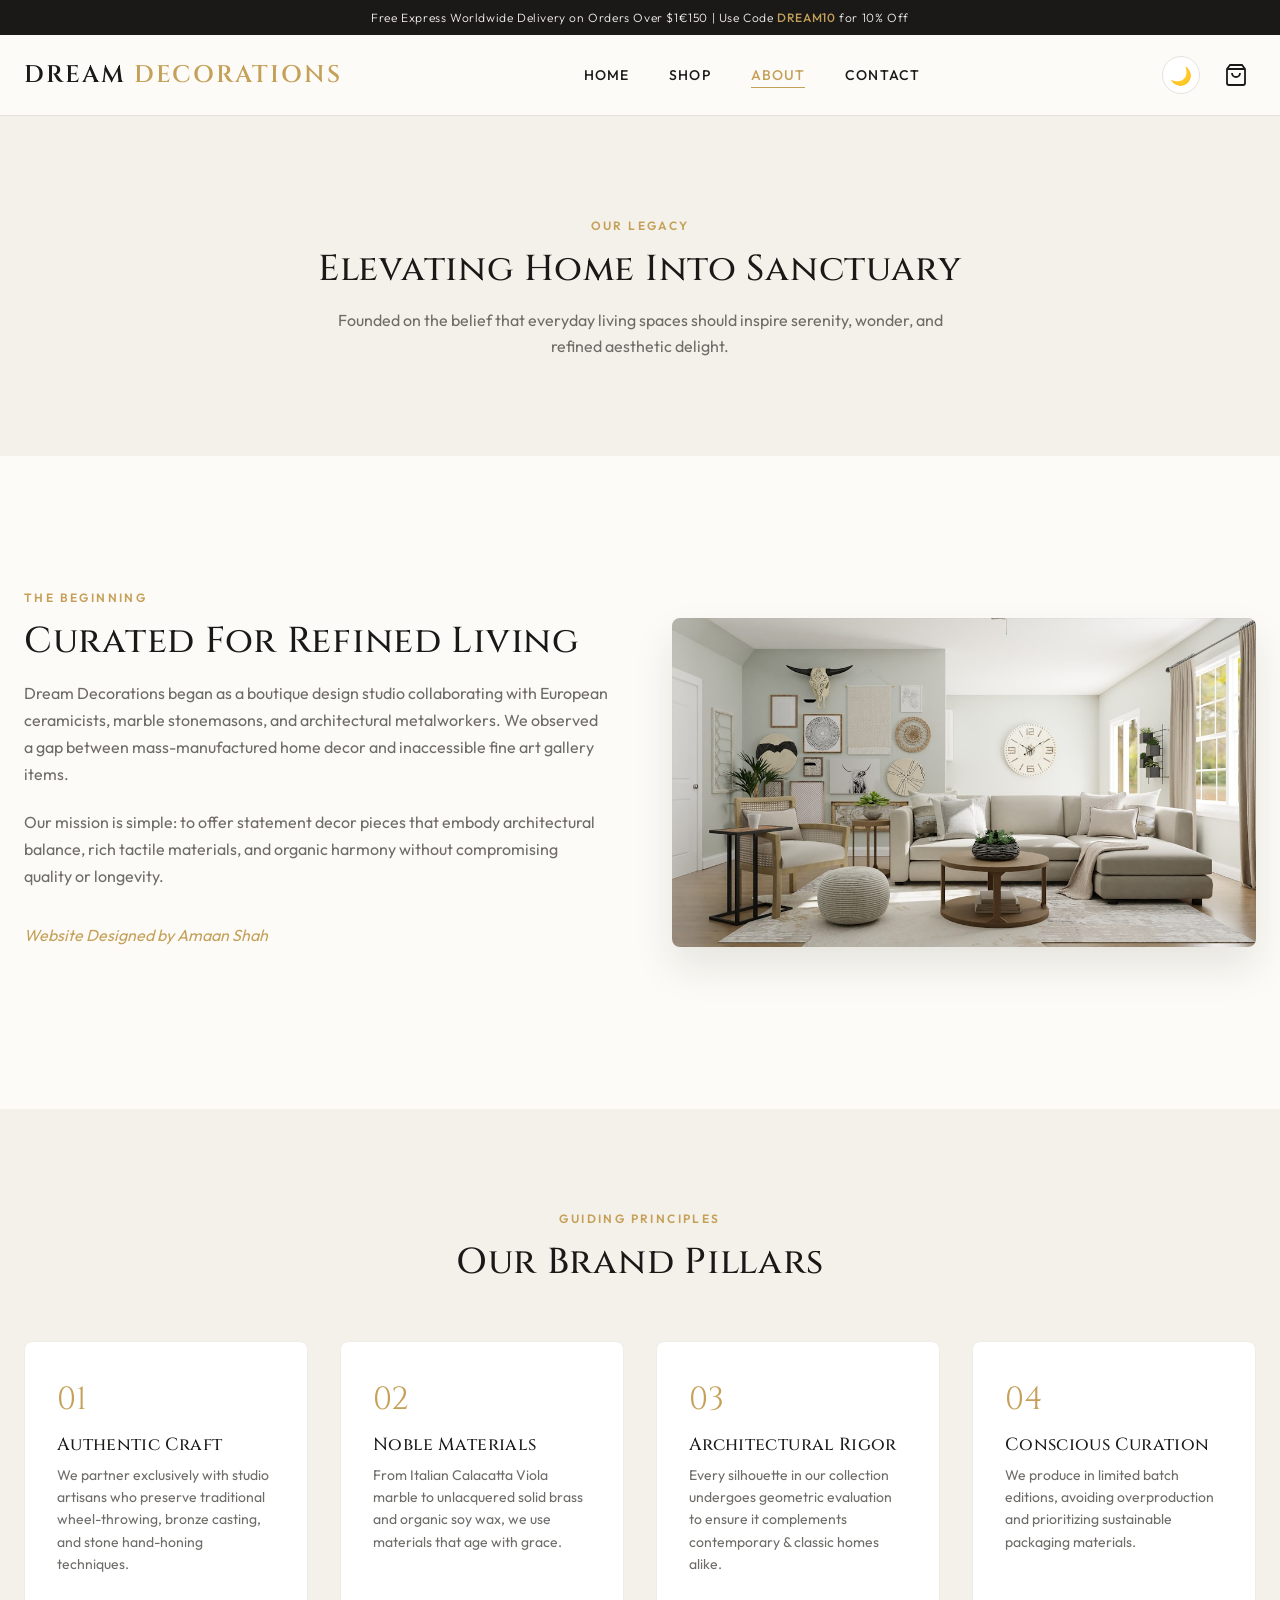
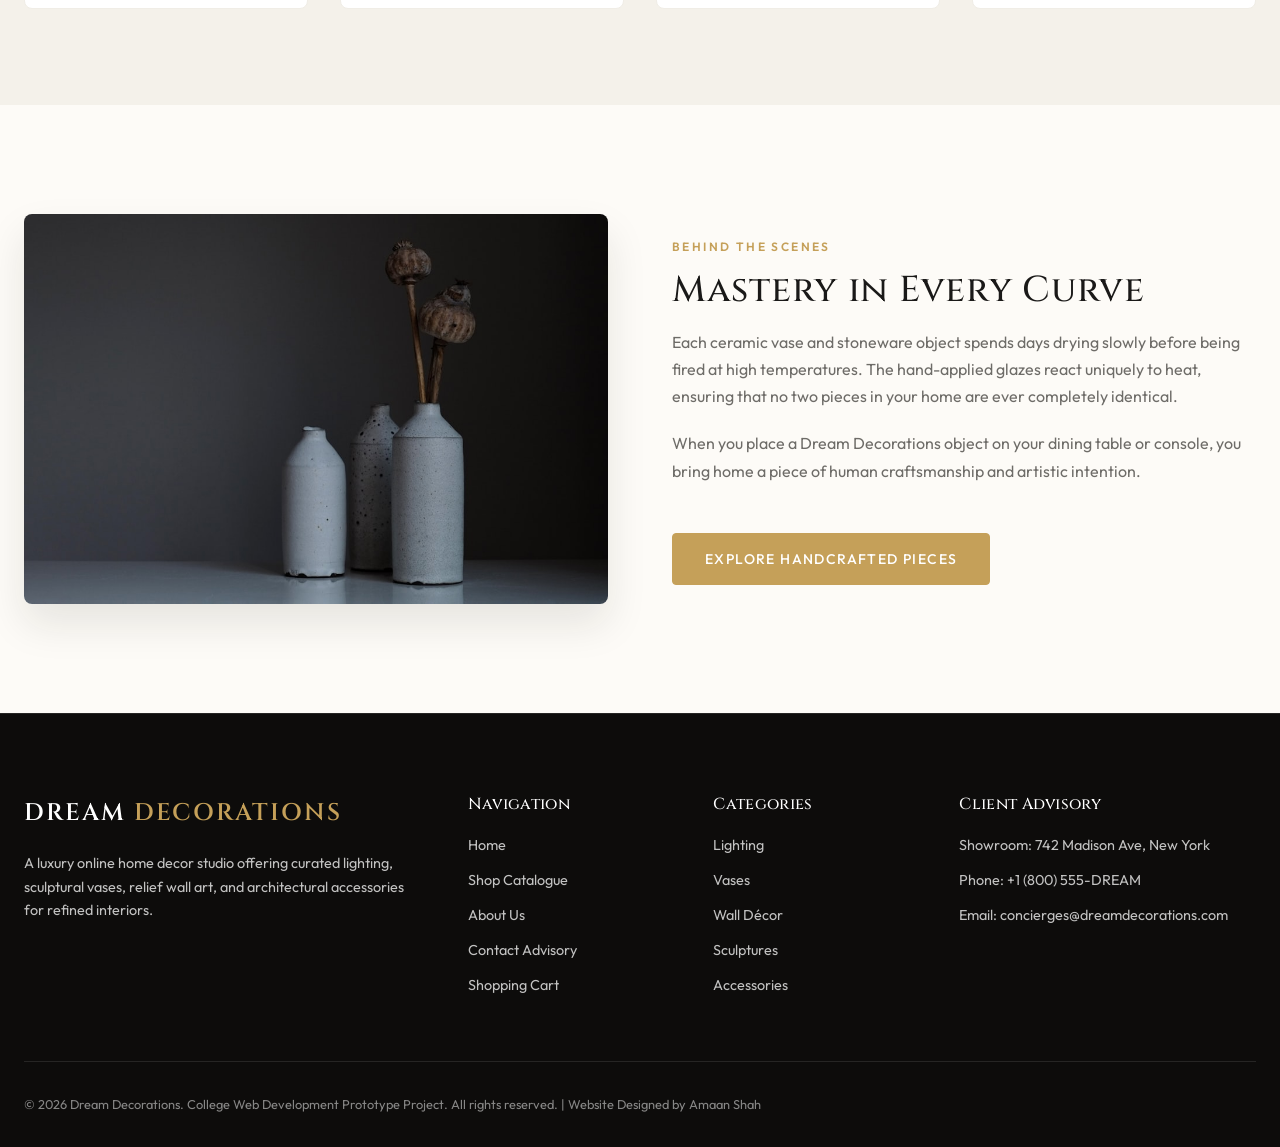
==== commit 82c8f28c: "Update website" ====
--- a/about.html
+++ b/about.html
@@ -11,7 +11,7 @@
 
     <!-- Announcement Bar -->
     <div class="top-bar">
-        Free Express Worldwide Delivery on Orders Over $150 | Use Code <strong>DREAM10</strong> for 10% Off
+        Free Express Worldwide Delivery on Orders Over $1€150 | Use Code <strong>DREAM10</strong> for 10% Off
     </div>
 
     <!-- Header Navigation -->
@@ -88,6 +88,9 @@
                         <p class="details-description">
                             Our mission is simple: to offer statement decor pieces that embody architectural balance, rich tactile materials, and organic harmony without compromising quality or longevity.
                         </p>
+                        <p class="details-description" style="font-style: italic; color: var(--color-accent-gold); margin-top: 1rem;">
+                            Website Designed by Amaan Shah
+                        </p>
                     </div>
                     <div class="editorial-image-wrap">
                         <img src="assets/images/about-story.jpg" alt="Interior design moodboard and materials" loading="lazy">
@@ -197,7 +200,7 @@
             </div>
 
             <div class="footer-bottom">
-                <p>&copy; 2026 Dream Decorations. College Web Development Prototype Project. All rights reserved.</p>
+                <p>&copy; 2026 Dream Decorations. College Web Development Prototype Project. All rights reserved. | Website Designed by Amaan Shah</p>
             </div>
         </div>
     </footer>
